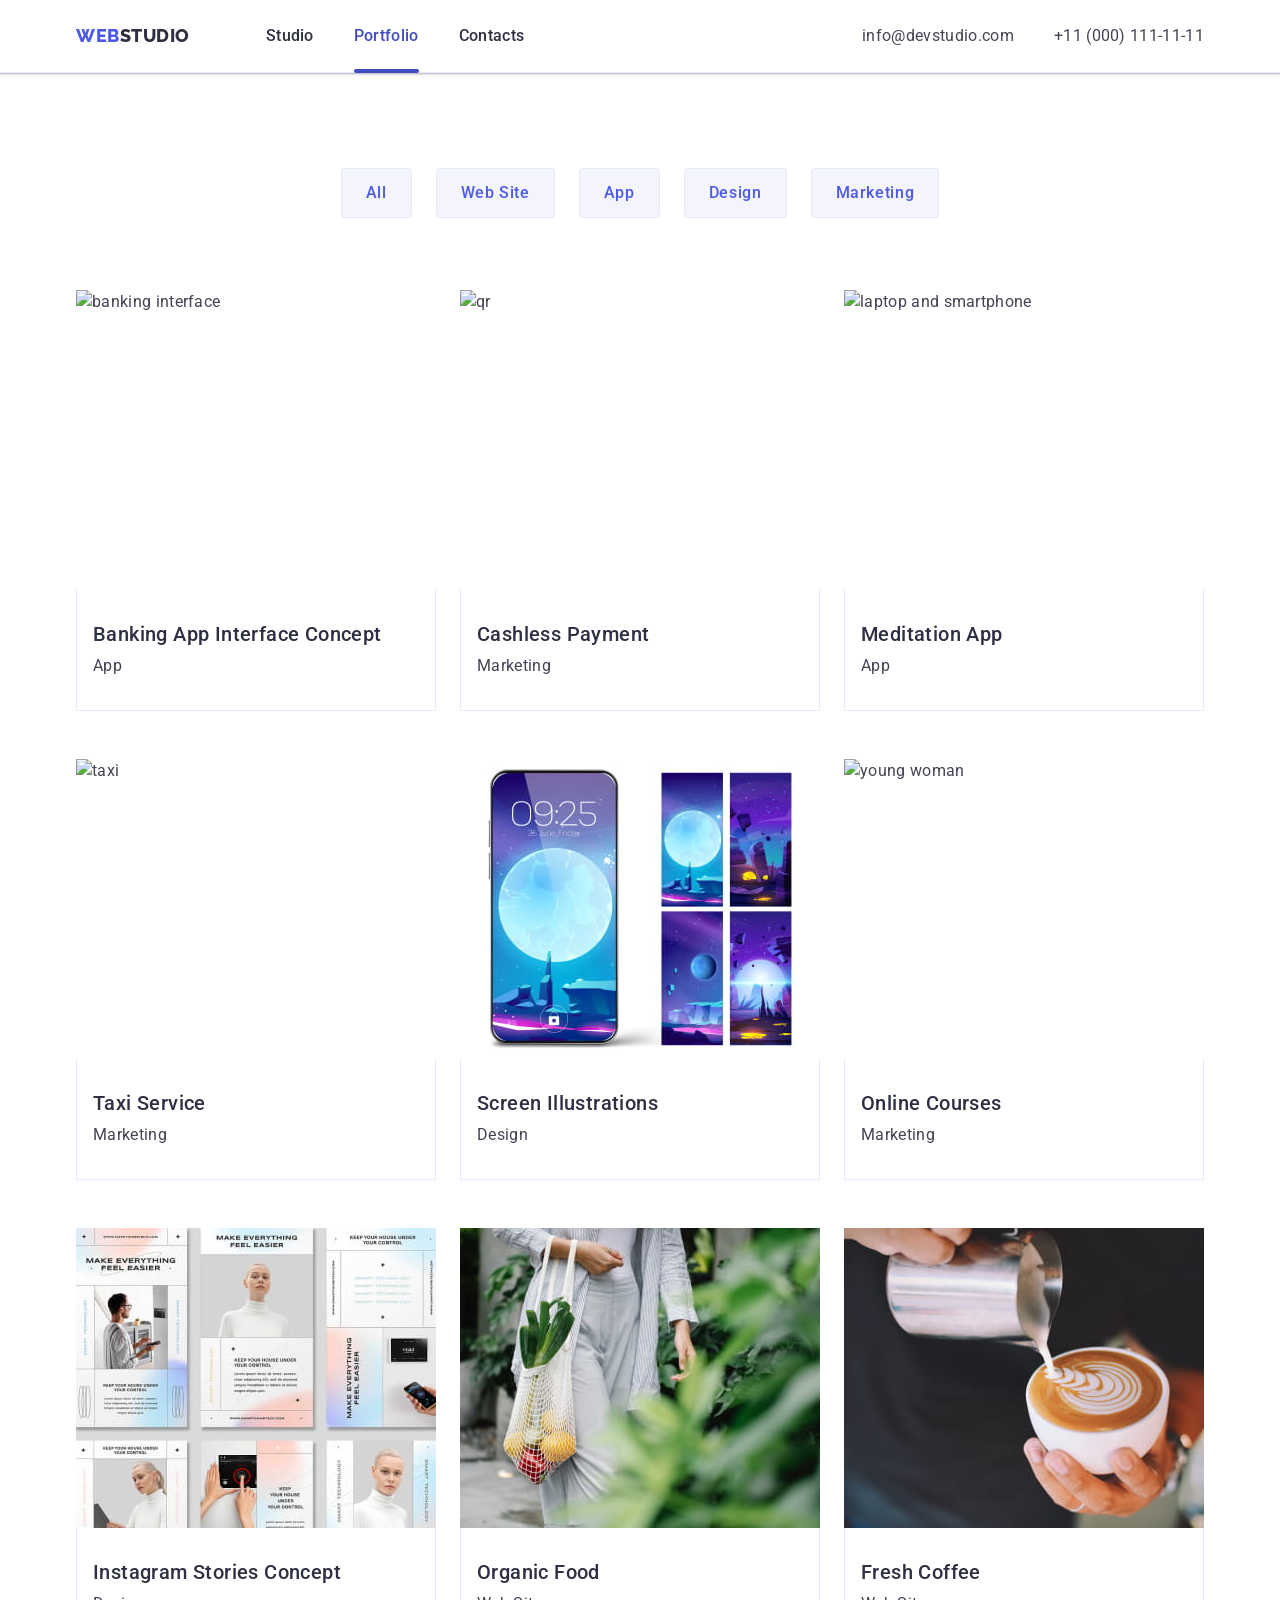
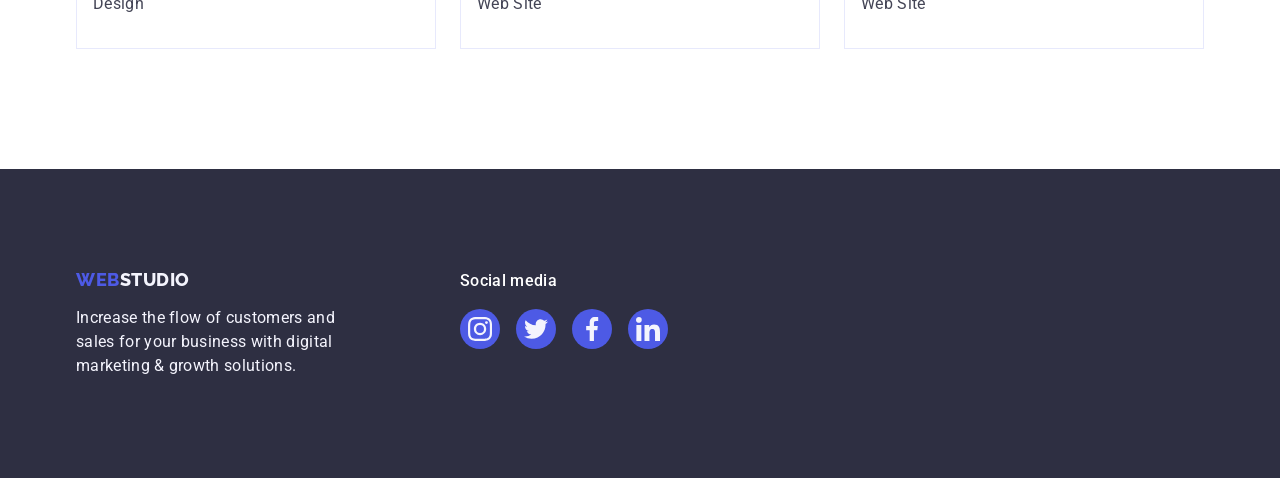
==== portfolio.html @ 65269bf7 "update" ====
<!DOCTYPE html>
<html lang="en">
  <head>
    <meta charset="UTF-8" />
    <meta http-equiv="X-UA-Compatible" content="IE=edge" />
    <meta name="viewport" content="width=device-width, initial-scale=1.0" />
    <title>Portfolio</title>
    <link rel="preconnect" href="https://fonts.googleapis.com" />
    <link rel="preconnect" href="https://fonts.gstatic.com" crossorigin />
    <link
      href="https://fonts.googleapis.com/css2?family=Raleway:wght@800&family=Roboto:wght@400;500;700;900&display=swap"
      rel="stylesheet"
    />
    <link
      rel="stylesheet"
      href="https://cdnjs.cloudflare.com/ajax/libs/modern-normalize/1.0.0/modern-normalize.min.css"
    />
    <link rel="stylesheet" href="./css/styles.css" />
  </head>
  <body class="portfolio-page">
    <!-- Header section -->

    <header class="header">
      <div class="container header-flex">
        <nav class="header-nav">
          <a class="logo-link link" href="./index.html">
            Web<span class="logo-world">Studio</span></a
          >
          <ul class="header-nav-list list">
            <li class="header-nav-item">
              <a class="header-nav-link link" href="./index.html">Studio</a>
            </li>
            <li class="header-nav-item">
              <a class="header-nav-link link active" href="./portfolio.html"
                >Portfolio</a
              >
            </li>
            <li class="header-nav-item">
              <a class="header-nav-link link" href="">Contacts</a>
            </li>
          </ul>
        </nav>
        <address class="header-contacts">
          <ul class="contacts-list list">
            <li class="contacts-item">
              <a class="contscts-link link" href="mailto:info@devstudio.com"
                >info@devstudio.com</a
              >
            </li>
            <li class="contacts-item">
              <a class="contscts-link link" href="tel:+110001111111"
                >+11 (000) 111-11-11</a
              >
            </li>
          </ul>
        </address>
      </div>
    </header>
    <main>
      <!-- Section Filtr -->
      <section class="filtr section">
        <div class="container">
          <h1 hidden class="visually-hidden">Our works</h1>
          <ul class="filtr-btn-list list">
            <li class="btn-item">
              <button class="btn" id="shadow-button" type="button">All</button>
            </li>
            <li class="btn-item">
              <button class="btn" type="button">Web Site</button>
            </li>
            <li class="btn-item">
              <button class="btn" type="button">App</button>
            </li>
            <li class="btn-item">
              <button class="btn" type="button">Design</button>
            </li>
            <li class="btn-item">
              <button class="btn" type="button">Marketing</button>
            </li>
          </ul>
          <!-- Project list -->
          <ul class="project-list list">
            <li class="project-item">
              <a class="project-link link" href="">
                <div class="project-thumb">
                  <img
                    src="./images/bankapp.jpg"
                    alt="banking interface "
                    width="360"
                    height="300"
                  />

                  <p class="overlay-text">
                    14 Stylish and User-Friendly App Design Concepts · Task
                    Manager App · Calorie Tracker App · Exotic Fruit Ecommerce
                    App · Cloud Storage App
                  </p>
                </div>

                <div class="project-container">
                  <h2 class="subtitle">Banking App Interface Concept</h2>
                  <p class="subtitle-desc">App</p>
                </div>
              </a>
            </li>
            <li class="project-item">
              <a class="project-link link" href="">
                <div class="project-thumb">
                  <img
                    src="./images/payment.jpg"
                    alt="qr "
                    width="360"
                    height="300"
                  />
                  <p class="overlay-text">
                    14 Stylish and User-Friendly App Design Concepts · Task
                    Manager App · Calorie Tracker App · Exotic Fruit Ecommerce
                    App · Cloud Storage App
                  </p>
                </div>
                <div class="project-container">
                  <h2 class="subtitle">Cashless Payment</h2>
                  <p class="subtitle-desc">Marketing</p>
                </div>
              </a>
            </li>
            <li class="project-item">
              <a class="project-link link" href="">
                <div class="project-thumb">
                  <img
                    src="./images/meditation.jpg"
                    alt="laptop and smartphone"
                    width="360"
                    height="300"
                  />
                  <p class="overlay-text">
                    14 Stylish and User-Friendly App Design Concepts · Task
                    Manager App · Calorie Tracker App · Exotic Fruit Ecommerce
                    App · Cloud Storage App
                  </p>
                </div>
                <div class="project-container">
                  <h2 class="subtitle">Meditation App</h2>
                  <p class="subtitle-desc">App</p>
                </div>
              </a>
            </li>
            <li class="project-item">
              <a class="project-link link" href="">
                <div class="project-thumb">
                  <img
                    src="./images/car.jpg"
                    alt="taxi"
                    width="360"
                    height="300"
                  />
                  <p class="overlay-text">
                    14 Stylish and User-Friendly App Design Concepts · Task
                    Manager App · Calorie Tracker App · Exotic Fruit Ecommerce
                    App · Cloud Storage App
                  </p>
                </div>
                <div class="project-container">
                  <h2 class="subtitle">Taxi Service</h2>
                  <p class="subtitle-desc">Marketing</p>
                </div>
              </a>
            </li>
            <li class="project-item">
              <a class="project-link link" href="">
                <div class="project-thumb">
                  <img
                    src="./images/ilustration.jpg"
                    alt="screen smartphone"
                    width="360"
                    height="300"
                  />
                  <p class="overlay-text">
                    14 Stylish and User-Friendly App Design Concepts · Task
                    Manager App · Calorie Tracker App · Exotic Fruit Ecommerce
                    App · Cloud Storage App
                  </p>
                </div>
                <div class="project-container">
                  <h2 class="subtitle">Screen Illustrations</h2>
                  <p class="subtitle-desc">Design</p>
                </div>
              </a>
            </li>
            <li class="project-item">
              <a class="project-link link" href="">
                <div class="project-thumb">
                  <img
                    src="./images/courses.jpg"
                    alt="young woman"
                    width="360"
                    height="300"
                  />
                  <p class="overlay-text">
                    14 Stylish and User-Friendly App Design Concepts · Task
                    Manager App · Calorie Tracker App · Exotic Fruit Ecommerce
                    App · Cloud Storage App
                  </p>
                </div>
                <div class="project-container">
                  <h2 class="subtitle">Online Courses</h2>
                  <p class="subtitle-desc">Marketing</p>
                </div>
              </a>
            </li>
            <li class="project-item">
              <a class="project-link link" href="">
                <div class="project-thumb">
                  <img
                    src="./images/stories.jpg"
                    alt="instagram"
                    width="360"
                    height="300"
                  />

                  <p class="overlay-text">
                    14 Stylish and User-Friendly App Design Concepts · Task
                    Manager App · Calorie Tracker App · Exotic Fruit Ecommerce
                    App · Cloud Storage App
                  </p>
                </div>

                <div class="project-container">
                  <h2 class="subtitle">Instagram Stories Concept</h2>
                  <p class="subtitle-desc">Design</p>
                </div>
              </a>
            </li>
            <li class="project-item">
              <a class="project-link link" href="">
                <div class="project-thumb">
                  <img
                    src="./images/food.jpg"
                    alt="vegetebles"
                    width="360"
                    height="300"
                  />
                  <p class="overlay-text">
                    14 Stylish and User-Friendly App Design Concepts · Task
                    Manager App · Calorie Tracker App · Exotic Fruit Ecommerce
                    App · Cloud Storage App
                  </p>
                </div>

                <div class="project-container">
                  <h2 class="subtitle">Organic Food</h2>
                  <p class="subtitle-desc">Web Site</p>
                </div>
              </a>
            </li>
            <li class="project-item">
              <a class="project-link link" href="">
                <div class="project-thumb">
                  <img
                    src="./images/cup.jpg"
                    alt="coffe width milk"
                    width="360"
                    height="300"
                  />
                  <p class="overlay-text">
                    14 Stylish and User-Friendly App Design Concepts · Task
                    Manager App · Calorie Tracker App · Exotic Fruit Ecommerce
                    App · Cloud Storage App
                  </p>
                </div>

                <div class="project-container">
                  <h2 class="subtitle">Fresh Coffee</h2>
                  <p class="subtitle-desc">Web Site</p>
                </div>
              </a>
            </li>
          </ul>
        </div>
      </section>
    </main>
    <!-- footer section -->
    <footer class="footer section">
      <div class="footer-container container">
        <div class="left-footer">
          <a class="fotter-link link" href="./index.html"
            >Web<span class="studio-world">Studio</span>
          </a>
          <p class="footer-desc">
            Increase the flow of customers and sales for your business with
            digital marketing & growth solutions.
          </p>
        </div>
        <div class="footer-social-icons">
          <p class="footer-social-media">Social media</p>
          <ul class="footer-social-list list">
            <li class="footer-social-item">
              <a
                href=""
                class="footer-social-link"
                target="blank"
                rel="noopener noreferrer"
                aria-label=" instagram icon "
              >
                <svg class="social-icon" width="24" height="24">
                  <use href="./images/icons.svg#instagram"></use>
                </svg>
              </a>
            </li>
            <li class="footer-social-item">
              <a
                href=""
                class="footer-social-link"
                target="blank"
                rel="noopener noreferrer"
                aria-label=" twitter icon "
              >
                <svg class="social-icon" width="24" height="24">
                  <use href="./images/icons.svg#twitter"></use>
                </svg>
              </a>
            </li>
            <li class="footer-social-item">
              <a
                href=""
                class="footer-social-link"
                target="blank"
                rel="noopener noreferrer"
                aria-label=" facebook icon "
              >
                <svg class="social-icon" width="24" height="24">
                  <use href="./images/icons.svg#facebook"></use>
                </svg>
              </a>
            </li>
            <li class="footer-social-item">
              <a
                href=""
                class="footer-social-link"
                target="blank"
                rel="noopener noreferrer"
                aria-label=" linkedin icon "
              >
                <svg class="social-icon" width="24" height="24">
                  <use href="./images/icons.svg#linkedin"></use>
                </svg>
              </a>
            </li>
          </ul>
        </div>
      </div>
    </footer>
  </body>
</html>
---- css/styles.css ----
:root {
  /* Fonts */
  --primary-font: 'Roboto', sans-serif;
  --secondary-font: 'Raleway', sans-serif;

  /* Color back-ground*/
  --primary-bg-color: #ffffff;
  --accent-bg-cl: #2e2f42;
  --secondary-bg-color: #f4f4fd;
  /* Text color */
  --primary-text-color: #434455;
  --secondary-text-color: #2e2f42;
  --accent-txt-cl: #4d5ae5;
  --light-txt-cl: #404bbf;
  /* Btn Color */
  --primary-btn-color: #4d5ae5;
  --light-btn-cl: #404bbf;
  --secondary-btn-color: #404bbf;
  --accent-btn-cl: #f4f4fd;
  --primary-btn-text-cl: #ffffff;
  --accent-btn-txt-cl: #4d5ae5;

  /* others */
  --anim-fast: 1000ms cubic-bezier(0.4, 0, 0.2, 1);
  --header-idx: 10;
  --modal-idx: 100;
}

body {
  background-color: var(--primary-bg-color);
  color: var(--primary-text-color);
  font-family: var(--primary-font);
  font-weight: 400;
  font-style: normal;
  font-size: 16px;
  line-height: 1.5;
  letter-spacing: 0.02em;
  text-decoration: none;
  text-transform: none;
  padding-top: 72px;
}
.link {
  font-style: normal;
  text-decoration: none;
  color: var(--primary-text-color);
}
.list {
  padding: 0;
  margin: 0;

  list-style: none;
}
.logo-link {
  margin-right: 76px;
}

.logo-link,
.logo-world {
  display: flex;
  margin-left: auto;
  align-items: center;

  font-family: var(--secondary-font);
  font-style: normal;
  font-weight: 800;
  font-size: 18px;
  line-height: 1.17;
  letter-spacing: 0.03em;
  text-transform: uppercase;
  text-decoration: none;
  color: var(--accent-txt-cl);
}
.logo-world {
  text-decoration: none;
  line-height: 1.17;
  color: var(--secondary-text-color);
}

/*  
   |============================
   | reset start 
   |============================
 */
.visually-hidden {
  position: absolute;
  width: 1px;
  height: 1px;
  margin: -1px;
  border: 0;
  padding: 0;

  white-space: nowrap;
  clip-path: inset(100%);

  clip: rect(0 0 0 0);
  overflow: hidden;
}
.title {
  font-family: inherit;
  font-weight: 700;
  font-size: 36px;
  line-height: 1.1;
  letter-spacing: 0.02em;
  text-align: center;
  text-transform: capitalize;

  margin-top: 0;
  margin-bottom: 72px;
  color: var(--secondary-text-color);
}
.btn {
  font-family: inherit;
  font-weight: 500;
  font-size: 16px;
  line-height: 1.5;
  letter-spacing: 0.04em;
  cursor: pointer;

  transition: background-color var(--anim-fast), box-shadow var(--anim-fast);
}

.container {
  width: 1158px;
  margin: 0px auto;
  padding: 0px 15px;
}
img {
  display: block;
  margin: 0px;
  padding: 0px;
}
.header {
  position: fixed;
  top: 0;
  left: 0;
  width: 100%;

  z-index: var(--header-idx);

  border-bottom: 1px solid #e7e9fc;
  box-shadow: 0px 2px 1px rgba(46, 47, 66, 0.08),
    0px 1px 1px rgba(46, 47, 66, 0.16), 0px 1px 6px rgba(46, 47, 66, 0.08);
}
/* nav */
.header-flex {
  display: flex;
}

.header-nav {
  display: flex;
  align-items: center;
}
.header-nav-link {
  position: relative;
  display: block;
  padding-top: 24px;
  padding-bottom: 24px;
  color: var(--secondary-text-color);

  font-family: inherit;
  font-weight: 500;
  transition: color var(--anim-fast);
}
.header-nav-link::after {
  position: absolute;
  display: block;
  content: '';

  left: 0;
  top: 69px;

  width: 100%;
  height: 4px;

  background-color: var(--light-txt-cl);
  border-radius: 2px;
  transform: scale(0);
  transition: transform var(--anim-fast), color var(--anim-fast);
}

.header-nav-link.active::after {
  background-color: var(--light-txt-cl);
  transform: scale(100%);
}
.header-nav-link.active {
  color: var(--light-txt-cl);
}

.header-nav-link:hover::after {
  color: var(--light-txt-cl);
  background-color: var(--light-txt-cl);
  transform: scale(100%);
  animation: lineAppear 0.9s forwards;
}
@keyframes lineAppear {
  0% {
    width: 0;
  }
  100% {
    width: 100%;
  }
}

.header-nav-list {
  display: flex;
}
.header-nav-item {
  margin-right: 40px;
}
.header-nav-item:last-child {
  margin: 0;
}

.header-nav-link:hover,
.header-nav-link:focus,
.contscts-link:hover,
.contscts-link:focus {
  color: var(--light-txt-cl);
}
.header-nav-link:active {
  color: var(--light-txt-cl);
}
.header {
  background-color: var(--primary-bg-color);
}

.header-contacts {
  font-style: normal;
  display: flex;
  margin-left: auto;
}
.contacts-list {
  display: flex;
}

.contacts-item {
  margin-right: 40px;
}
.contacts-item:last-child {
  margin: 0;
}
.contscts-link {
  display: block;
  padding-top: 24px;
  padding-bottom: 24px;
  color: var(--primary-text-color);
  transition: color var(--anim-fast);
}

/**
  |============================
  | hero section
  |============================
*/

.hero {
  max-width: 1440px;
  margin-left: auto;
  margin-right: auto;
  padding-top: 188px;
  padding-bottom: 188px;
  background-color: var(--accent-bg-cl);
  text-align: center;
  background-image: linear-gradient(
      rgba(46, 47, 66, 0.7),
      rgba(46, 47, 66, 0.7)
    ),
    url(../images/peole-ofice.jpg);
  background-repeat: no-repeat;
  background-position: center;
  background-size: cover;
}

.hero .title {
  animation: move-top 800ms ease-in 300ms both;
}
.hero .btn {
  animation: move-top 1300ms ease-in 300ms both;
}

@keyframes move-top {
  0% {
    opacity: 0;
    transform: translateY(calc(100px * var(--direction)));
  }

  50% {
    opacity: 0.5;
  }

  100% {
    opacity: 1;
  }
}

.hero .title {
  max-width: 496px;
  margin: 0 auto 48px auto;

  font-size: 56px;
  line-height: 1.07;
  text-transform: none;
  color: #ffffff;
}
.hero .btn {
  display: block;
  margin-left: auto;
  margin-right: auto;
  padding: 16px 32px;
  min-width: 169px;
  height: 56px;
  border: none;

  color: var(--primary-btn-text-cl);
  background-color: var(--primary-btn-color);
  box-shadow: 0px 4px 4px rgba(0, 0, 0, 0.15);
  border-radius: 4px;
  transition: background-color var(--anim-fast);
}
.hero .btn:hover,
.hero .btn:focus {
  color: var(--primary-btn-text-cl);
  background-color: var(--light-btn-cl);
}

.hero .btn:active {
  color: var(--light-btn-cl);
}
/**
  |============================
  | Strategy section
  |============================
*/
.strategy-list {
  display: flex;
}
.strategy-list-item {
  width: 264px;
}
.strategy-list-item {
  margin-right: 24px;
}
.strategy-list-item:last-child {
  margin-right: 0;
}

.strategy {
  padding-top: 120px;
  padding-bottom: 120px;
}
.subtitle {
  color: inherit;
  font-weight: 500;
  font-size: 20px;
  line-height: 1.2;
  letter-spacing: 0.02em;
  color: var(--secondary-text-color);
  padding: 0px;
  margin: 0px;
}
.subtitle {
  margin-bottom: 8px;
}

.subtitle-desc {
  font-weight: 400;
  color: var(--primary-text-color);
  padding: 0px;
  margin: 0px;
}

/**
  |============================
  | Strategi icon
  |============================
*/
.strategi-block-icon {
  display: flex;
  align-items: center;
  justify-content: center;
  height: 112px;
  background-color: var(--accent-btn-cl);
  border-radius: 4px;
  margin-bottom: 8px;
}

/**
  |============================
  | Tools section 
  |============================
*/
.tools {
  padding-bottom: 120px;
}

.tools-list {
  display: flex;
}
.tools-item {
  width: calc((100%-48px) / 3);
  margin-right: 24px;
}
.tools-item:last-child {
  margin-right: 0px;
}

/**
  |============================
  | Team section
  |============================
*/
.team {
  margin: 0 auto;
  padding-top: 120px;
  padding-bottom: 120px;
  background-color: var(--secondary-bg-color);
}
.team-list {
  display: flex;
}

.team-list-item {
  width: calc((100%-72px) / 4);
  margin-right: 24px;
  padding: 0;
  background: #ffffff;
  box-shadow: 0px 1px 6px rgba(46, 47, 66, 0.08),
    0px 1px 1px rgba(46, 47, 66, 0.16), 0px 2px 1px rgba(46, 47, 66, 0.08);
  border-radius: 0px 0px 4px 4px;
}
.team-list-item:last-child {
  margin-right: 0;
}

.team-item-container {
  padding: 32px 0;
  margin: 0;
  border-radius: 0px 0px 4px 4px;
  text-align: center;
}
.team .subtitle-desc {
  margin-bottom: 8px;
}

/**
  |============================
  | Social icons
  |============================
*/
.social-list {
  display: flex;
  justify-content: center;
  align-items: center;
  gap: 24px;
}
.social-item {
  width: 40px;
  height: 40px;
}

.social-link {
  display: flex;
  justify-content: center;
  align-items: center;

  width: 100%;
  height: 100%;

  background-color: var(--primary-btn-color);
  border-radius: 50%;

  transition: background-color var(--anim-fast);
}
.social-link:hover,
.social-link:focus {
  background-color: var(--light-btn-cl);
}
.social-icon {
  fill: var(--accent-btn-cl);
}

/**
  |============================
  | Customers section
  |============================
*/
.customers {
  padding-top: 120px;
  padding-bottom: 120px;
}
.customers-list {
  display: flex;
  gap: 24px;
  justify-content: center;
  align-items: center;
}
.customers-item {
  width: 168px;
  height: 88px;
}

.customers-link {
  display: flex;
  justify-content: center;
  align-items: center;

  width: 100%;
  height: 100%;

  border: 1px solid #8e8f99;
  color: #8e8f99;
  border-radius: 4px;

  transition: border-color var(--anim-fast), color var(--anim-fast);
}

.customers-link:hover,
.customers-link:focus {
  color: var(--light-btn-cl);
  border-color: var(--light-btn-cl);
}
.customer-icon {
  fill: currentColor;
}

/**
  |============================
  | Footer section
  |============================
*/
.footer {
  display: flex;
  padding-top: 100px;
  padding-bottom: 100px;
  margin: 0 auto;
  background-color: var(--accent-bg-cl);
}
.footer-container {
  display: flex;
  align-items: baseline;
}
.left-footer {
  margin-right: 120px;
}

.fotter-link {
  font-family: var(--secondary-font);
  font-style: normal;
  font-weight: 800;
  font-size: 18px;
  line-height: 1.17;
  align-items: center;
  letter-spacing: 0.03em;
  text-transform: uppercase;
  text-decoration: none;
  color: var(--accent-txt-cl);
  display: inline-block;
  margin-bottom: 16px;
}
.studio-world {
  font-weight: 800;
  font-size: 18px;
  line-height: 1.17;
  align-items: center;
  letter-spacing: 0.03em;
  text-transform: uppercase;
  color: #f4f4fd;
}
.footer-desc {
  width: 264px;
  padding: 0;
  margin: 0;
  color: #f4f4fd;
}

/**
  |============================
  | Footer social icons 
  |============================
*/
.footer-social-icons {
  display: block;
  margin: 0;
  padding: 0;
}
.footer-social-media {
  margin: 0;
  padding: 0;
}
.footer-social-media {
  font-style: normal;
  font-weight: 500;
  font-size: 16px;
  line-height: 1.5;
  letter-spacing: 0.02em;
  color: var(--primary-bg-color);
  margin-bottom: 16px;
}

.footer-social-list {
  display: flex;
  gap: 16px;
  text-align: center;
  justify-content: center;
}

.footer-social-link {
  display: flex;
  align-items: center;
  justify-content: center;

  width: 40px;
  height: 40px;

  background-color: var(--primary-btn-color);
  border-radius: 50%;

  transition: background-color var(--anim-fast);
}
.footer-social-link:hover,
.footer-social-link:focus {
  background-color: #31d0aa;
}
/**
  |============================
  | Filtr btn
  |============================
*/
.filtr {
  padding-bottom: 120px;
  padding-top: 96px;
  margin: 0 auto;
}
.filtr .btn {
  padding: 12px 24px;
  background-color: var(--accent-btn-cl);

  border: 1px solid #e7e9fc;
  border-radius: 4px;
  color: var(--accent-btn-txt-cl);
  text-align: center;
  transition: background-color var(--anim-fast), color var(--anim-fast),
    border var(--anim-fast), box-shadow var(--anim-fast);
}
.filtr-btn-list {
  display: flex;
  margin-bottom: 72px;
  justify-content: center;
  gap: 24px;
  padding: 0;
}

.filtr .btn:hover,
.filtr .btn:focus {
  background-color: var(--light-btn-cl);
  color: var(--primary-btn-text-cl);
  border: 1px solid transparent;
}

.filtr .btn:active {
  background-color: var(--light-btn-cl);
  color: var(--primary-btn-text-cl);
}

#shadow-button:hover,
#shadow-button:focus {
  box-shadow: 0px 3px 1px rgba(0, 0, 0, 0.1), 0px 2px 1px rgba(0, 0, 0, 0.08),
    0px 2px 2px rgba(0, 0, 0, 0.12);
}

.project-list {
  display: flex;
  flex-wrap: wrap;
}
.project-item {
  flex-basis: calc((100% - 48px) / 3);
  margin-right: 24px;
  margin-bottom: 48px;
  max-width: 360px;
}
.project-item:nth-child(3n) {
  margin-right: 0;
}
.project-item:nth-last-child(-n + 3) {
  margin-bottom: 0;
}

.project-container {
  padding: 32px 16px;
  margin: 0;
  border: 1px solid #e7e9fc;
  border-top: none;
}
.project-link {
  display: block;

  transition: box-shadow var(--anim-fast);
}
.project-link:hover,
.project-link:focus {
  box-shadow: 0px 1px 6px rgba(46, 47, 66, 0.08),
    0px 1px 1px rgba(46, 47, 66, 0.16), 0px 2px 1px rgba(46, 47, 66, 0.08);
}

.project-thumb {
  position: relative;
  overflow: hidden;
}

.overlay-text {
  position: absolute;
  top: 0;
  left: 0;

  width: 100%;
  height: 100%;
  margin: 0 auto;
  padding: 40px 32px 164px 32px;

  background-color: var(--primary-btn-color);
  color: var(--accent-btn-cl);

  transform: translateY(100%);
  transition: transform var(--anim-fast);
}

.project-link:hover .overlay-text,
.project-link:focus .overlay-text {
  transform: translateY(0%);
}

/**
  |============================
  | Modal window
  |============================
*/
.backdrop {
  position: fixed;
  top: 0;
  left: 0;

  width: 100%;
  height: 100%;

  background-color: rgba(46, 47, 66, 0.4);
  backdrop-filter: blur(2px);
  z-index: var(--modal-idx);

  opacity: 1;
  visibility: visible;
  pointer-events: initial;

  transition: opacity var(--anim-fast), visibilyty var(--anim-fast);
}
.backdrop.is-hidden {
  opacity: 0;
  visibility: inherit;
  pointer-events: none;
  transition-delay: 300ms;
}

.modal {
  position: absolute;
  top: 50%;
  left: 50%;
  transform: translateX(-50%) translateY(-50%);

  width: 408px;
  height: 584px;
  background-color: #fcfcfc;
  box-shadow: 0px 1px 1px rgba(0, 0, 0, 0.14), 0px 1px 3px rgba(0, 0, 0, 0.12),
    0px 2px 1px rgba(0, 0, 0, 0.2);
  border-radius: 4px;
  transition: opacity var(--anim-fast), transform var(--anim-fast);
}

.backdrop.is-hidden .modal {
  opacity: 0;
  transform: translateX(-50%) translateY(-75%);
  transition-delay: 400ms;
}

.modal-close-btn {
  position: absolute;
  top: 24px;
  right: 24px;

  display: flex;
  justify-content: center;
  align-items: center;
  width: 24px;
  height: 24px;
  padding: 0;

  border-radius: 50%;
  background-color: #e7e9fc;
  color: var(--accent-bg-cl);
  border: 1px solid rgba(0, 0, 0, 0.1);
  cursor: pointer;
  transition: background-color var(--anim-fast), color var(--anim-fast);
}

.modal-close-btn:hover,
.modal-close-btn:focus {
  background-color: var(--light-btn-cl);
  border: none;
  color: var(--primary-btn-text-cl);
}

.modal-icon {
  fill: currentColor;
  vertical-align: middle;
}
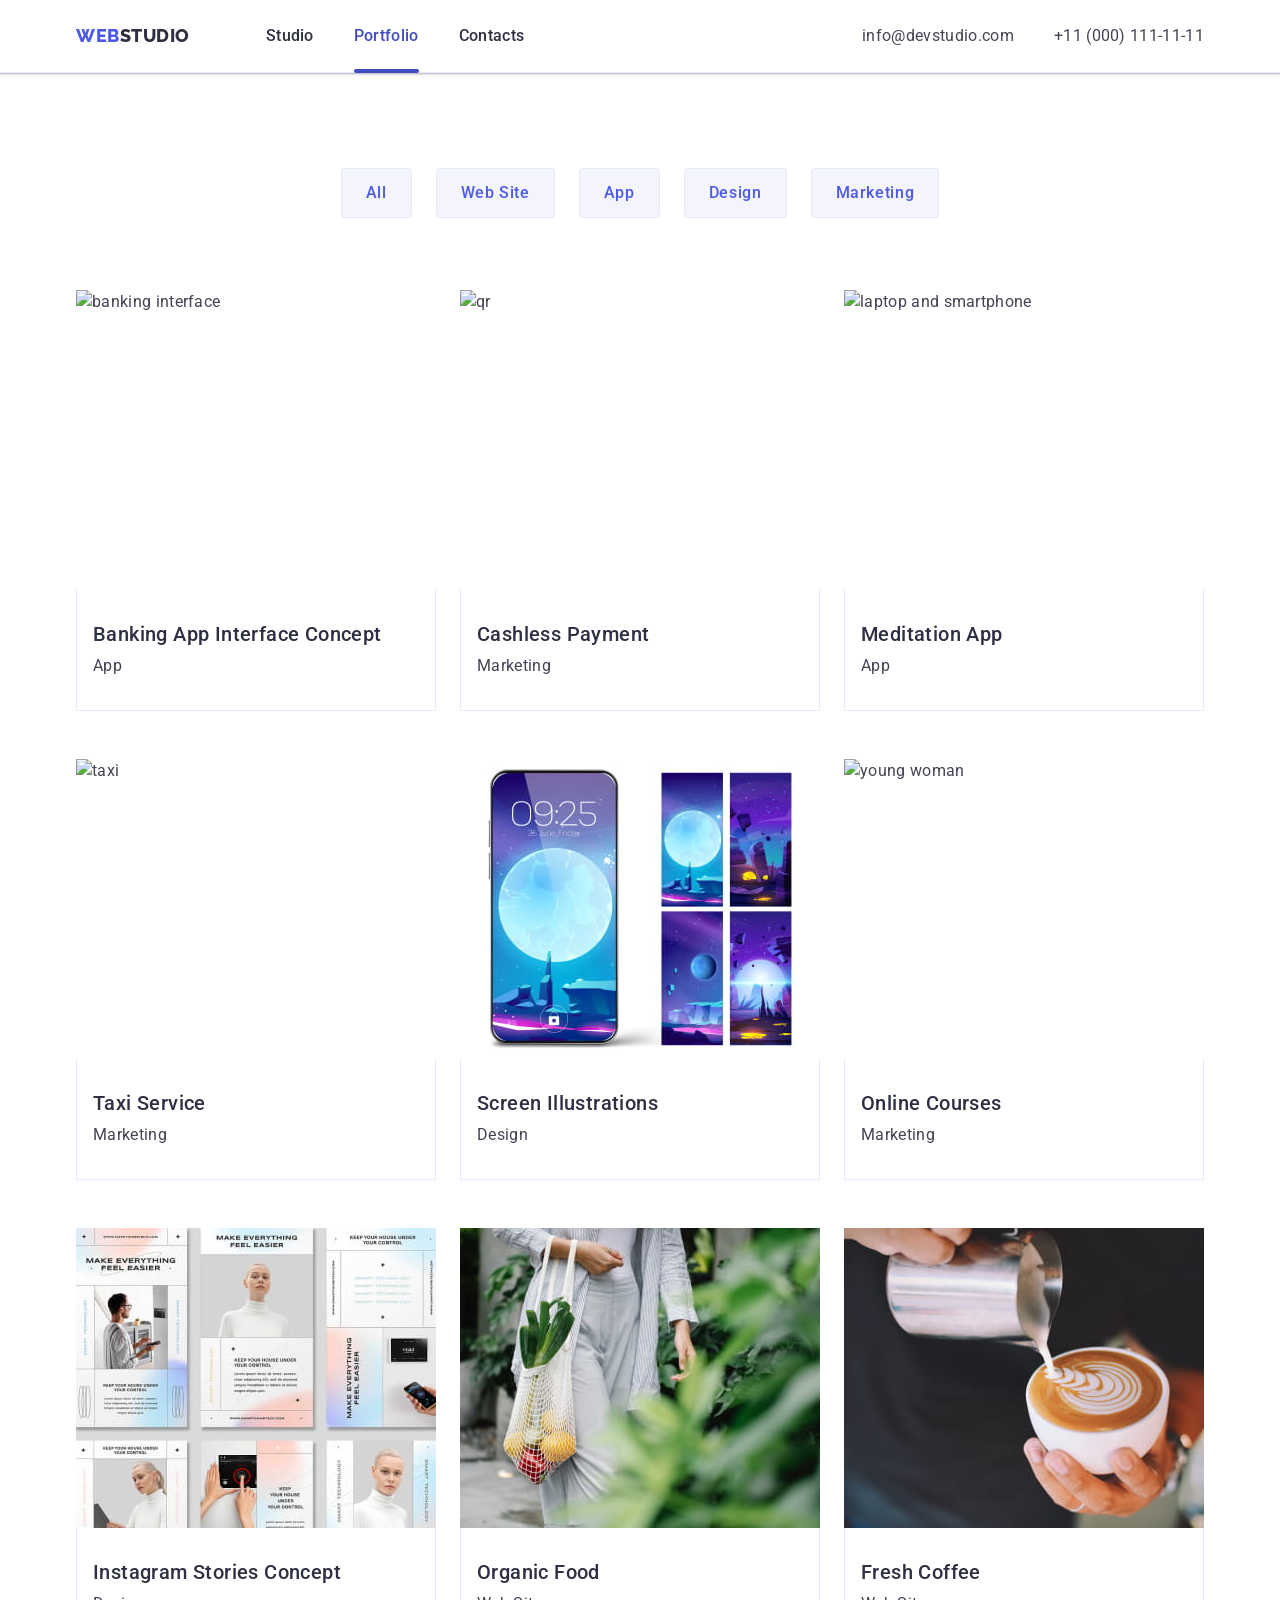
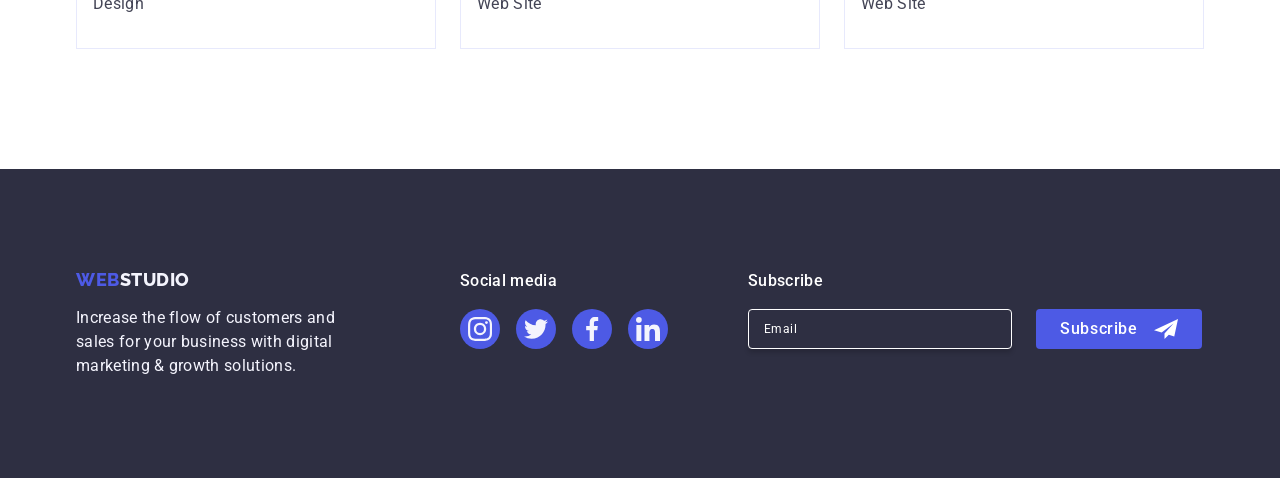
==== commit c7cb0e32: "add checkbox icon" ====
--- a/portfolio.html
+++ b/portfolio.html
@@ -348,6 +348,26 @@
             </li>
           </ul>
         </div>
+        <div class="fotter-subscribe">
+          <p class="subscribe-title">Subscribe</p>
+          <form class="subtitle-form form" name="subscribe-form ">
+            <label class="form-label-subscribe">
+              <input
+                class="form-field-subscribe"
+                type="email"
+                name="fotter_subscribe"
+                placeholder="&nbsp"
+              />
+              <span class="subscribe-tag">Email</span>
+            </label>
+            <button class="subscribe-btn btn" type="submit">
+              Subscribe
+              <svg class="subscribe-icon" width="24" height="24">
+                <use href="./images/icons.svg#send-icon"></use>
+              </svg>
+            </button>
+          </form>
+        </div>
       </div>
     </footer>
   </body>
--- a/css/styles.css
+++ b/css/styles.css
@@ -21,7 +21,7 @@
   --accent-btn-txt-cl: #4d5ae5;
 
   /* others */
-  --anim-fast: 1000ms cubic-bezier(0.4, 0, 0.2, 1);
+  --anim-fast: 250ms cubic-bezier(0.4, 0, 0.2, 1);
   --header-idx: 10;
   --modal-idx: 100;
 }
@@ -116,6 +116,10 @@
   letter-spacing: 0.04em;
   cursor: pointer;
 
+  border: none;
+  color: var(--primary-btn-text-cl);
+  background-color: var(--primary-btn-color);
+  border-radius: 4px;
   transition: background-color var(--anim-fast), box-shadow var(--anim-fast);
 }
 
@@ -764,9 +768,10 @@
   top: 50%;
   left: 50%;
   transform: translateX(-50%) translateY(-50%);
-
   width: 408px;
   height: 584px;
+  padding: 24px;
+  padding-top: 72px;
   background-color: #fcfcfc;
   box-shadow: 0px 1px 1px rgba(0, 0, 0, 0.14), 0px 1px 3px rgba(0, 0, 0, 0.12),
     0px 2px 1px rgba(0, 0, 0, 0.2);
@@ -784,15 +789,13 @@
   position: absolute;
   top: 24px;
   right: 24px;
-
   display: flex;
   justify-content: center;
   align-items: center;
   width: 24px;
   height: 24px;
-  padding: 0;
-
   border-radius: 50%;
+
   background-color: #e7e9fc;
   color: var(--accent-bg-cl);
   border: 1px solid rgba(0, 0, 0, 0.1);
@@ -811,3 +814,183 @@
   fill: currentColor;
   vertical-align: middle;
 }
+/**
+  |============================
+  | Form
+  |============================
+*/
+.modal-title {
+  display: block;
+  margin: 0;
+  margin-bottom: 16px;
+
+  font-size: 16px;
+  font-family: Roboto;
+  font-weight: 500;
+  line-height: 1.5;
+  letter-spacing: 0.32px;
+
+  color: var(--accent-bg-cl);
+  text-align: center;
+}
+
+.form-label {
+  display: block;
+  margin-bottom: 4px;
+
+  font-size: 12px;
+  line-height: 1.2;
+  letter-spacing: 0.48px;
+  color: #8e8f99;
+}
+.form-wrapper {
+  position: relative;
+  margin-bottom: 8px;
+}
+
+.form-field {
+  width: 100%;
+  height: 40px;
+  padding: 0;
+  padding-left: 38px;
+  border-radius: 4px;
+  outline: transparent;
+  border: 1px solid var(--navyblue-modal, rgba(46, 47, 66, 0.4));
+}
+.form-field:focus,
+.form-comment:focus {
+  border: 1px solid var(--accent-txt-cl, rgba(46, 47, 66, 0.4));
+}
+
+.form-icon {
+  position: absolute;
+  top: 50%;
+  left: 16px;
+  transform: translateY(-50%);
+  pointer-events: none;
+}
+.form-field:focus + .form-icon {
+  fill: #4d5ae5;
+}
+.form-comment {
+  display: block;
+  width: 100%;
+  height: 120px;
+  padding: 8px 16px;
+  margin-bottom: 16px;
+
+  resize: none;
+  border-radius: 4px;
+  outline: transparent;
+  font-size: 12px;
+  font-family: Roboto;
+  line-height: 1.16;
+  letter-spacing: 0.48px;
+  border: 1px solid var(--navyblue-modal, rgba(46, 47, 66, 0.4));
+}
+
+.form-agreement {
+  display: flex;
+  justify-content: flex-start;
+  align-items: center;
+
+  margin-bottom: 24px;
+}
+.form-agreement-text {
+  font-size: 12px;
+  font-family: Roboto;
+  color: #8e8f99;
+}
+.form-check-input {
+  appearance: none;
+  display: block;
+  padding: 0;
+  margin: 0;
+}
+.form-custom-check {
+  margin-right: 8px;
+}
+.unchecked {
+  opacity: 1;
+}
+.checked {
+  opacity: 0;
+}
+.form-check-input:checked + .form-custom-check > .unchecked {
+  opacity: 0;
+}
+.form-check-input:checked + .form-custom-check > .checked {
+  opacity: 1;
+}
+
+.form-agreement-link {
+  color: var(--accent-txt-cl);
+}
+.form-btn {
+  display: block;
+  margin: 0 auto;
+  padding: 16px 32px;
+  min-width: 169px;
+  height: 56px;
+  border: none;
+}
+.fotter-subscribe {
+  margin: 0;
+  margin-left: 80px;
+}
+.subscribe-title {
+  margin: 0;
+  margin-bottom: 16px;
+
+  font-size: 16px;
+  font-weight: 500;
+  letter-spacing: 0.32px;
+  color: var(--primary-bg-color);
+}
+.subtitle-form {
+  display: flex;
+  gap: 24px;
+}
+.form-label-subscribe {
+  position: relative;
+  width: 264px;
+}
+.form-field-subscribe {
+  width: 100%;
+  height: 40px;
+  padding: 0;
+  padding: 16px;
+
+  color: #ffffff;
+  font-size: 12px;
+  line-height: 2;
+  letter-spacing: 0.48px;
+
+  background-color: transparent;
+  outline: none;
+  border-radius: 4px;
+  border: 1px solid var(--white, #fff);
+  box-shadow: 0px 4px 4px 0px rgba(0, 0, 0, 0.15);
+}
+.subscribe-tag {
+  position: absolute;
+  top: 50%;
+  left: 16px;
+  transform: translateY(-50%) scale(1);
+
+  font-size: 12px;
+  line-height: 2;
+  letter-spacing: 0.48px;
+  color: var(--primary-bg-color);
+  transition: transform var(--anim-fast), scale var(--anim-fast);
+}
+.form-field-subscribe:focus + .subscribe-tag {
+  transform: translateY(-130%) scale(0.8);
+  background-color: #2e2f42;
+}
+
+.subscribe-btn {
+  display: flex;
+  gap: 16px;
+  padding: 8px 24px;
+}
